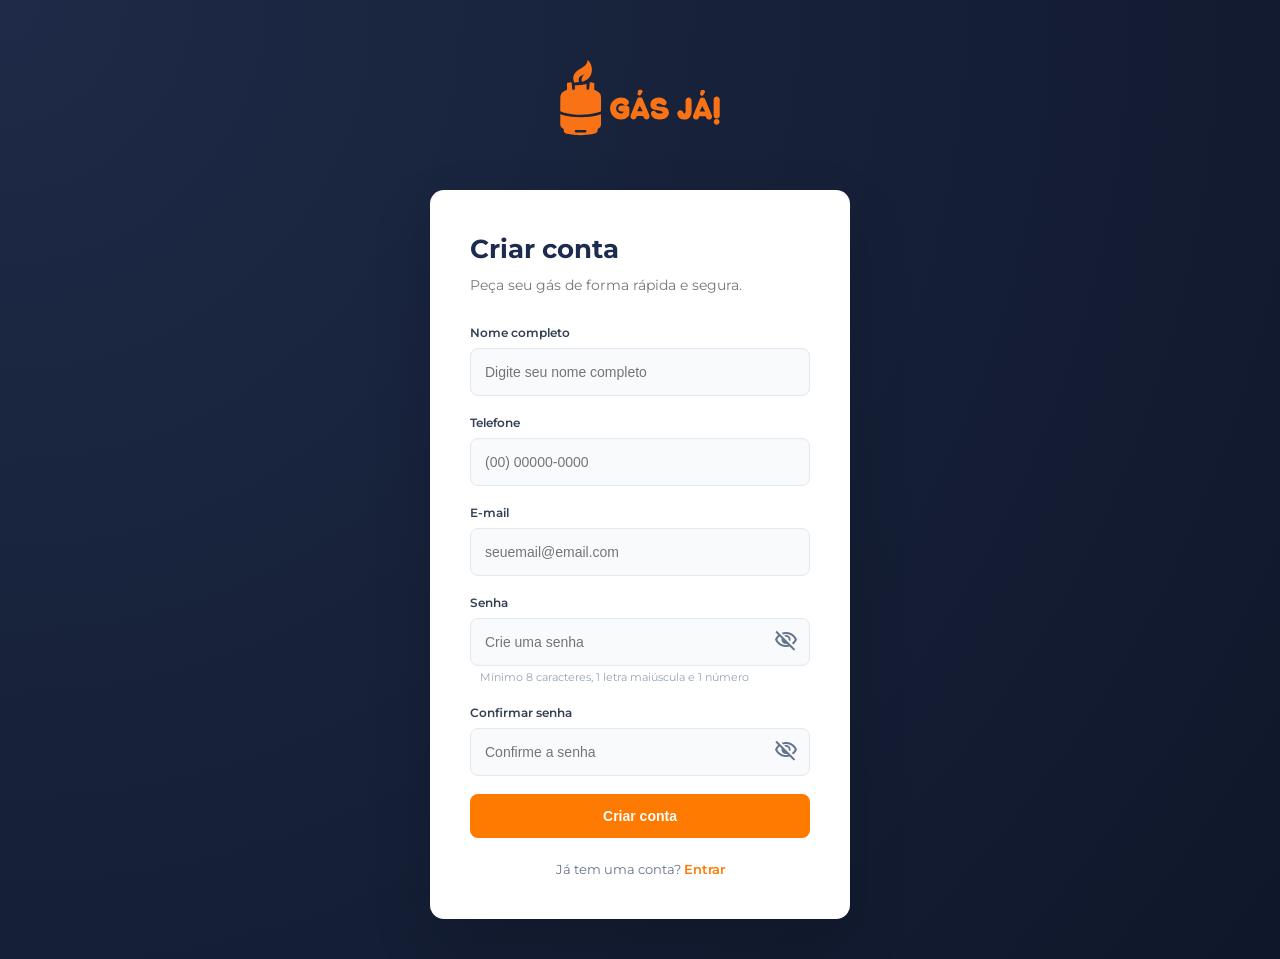
==== cadastro-cliente.html @ 80b043b3 "cadastro-cliente.html" ====
<!DOCTYPE html>
<html lang="pt-BR">
<head>
  <meta charset="UTF-8">
  <meta name="viewport" content="width=device-width, initial-scale=1.0">
  <title>Criar conta | GÁS JÁ!</title>
  <link rel="stylesheet" href="css/Style.css">
  <link rel="stylesheet" href="https://fonts.googleapis.com/css2?family=Material+Symbols+Outlined:opsz,wght,FILL,GRAD@20..48,100..700,0..1,-50..200&" />
  <link rel="stylesheet" href="https://fonts.googleapis.com/css2?family=Material+Symbols+Outlined:opsz,wght,FILL,GRAD@24,400,0,0&" />
  <link rel="stylesheet" href="https://fonts.googleapis.com/css2?family=Material+Symbols+Outlined:opsz,wght,FILL,GRAD@24,400,0,0&icon_names=check_small" />

</head>

<body>

  <main class="auth-container">
      <div class="auth-logo">
        <img src="imagens/logo total laranja.svg" alt="Logo da empresa Gás Já">
      </div>

    <section class="auth-card">

      <h1>Criar conta</h1>
      <p class="auth-subtitle">Peça seu gás de forma rápida e segura.</p>

      <form id="form" action="../cadastro-endereço.html" method="post">
        <div class="form-group">
          <label for="user-name">Nome completo</label>
          <input type="text" id="user-name" name="name" class="input-field" placeholder="Digite seu nome completo" >
          <span class="material-symbols-outlined check">
            check_small
          </span>
          
          <small class="error">error mensage</small>
        </div>

        <div class="form-group">
          <label for="user-phone">Telefone</label>
          <input type="tel" id="user-phone" name="phone" class="input-field" placeholder="(00) 00000-0000" >
          <span class="material-symbols-outlined check">
            check_small
          </span>
        
          <small class="error">error mensage</small>
        </div>

        <div class="form-group" >
          <label for="user-email">E-mail</label>
          <input type="email" id="user-email" name="email" class="input-field" placeholder="seuemail@email.com">
          <span class="material-symbols-outlined check">
            check_small
          </span>
          
          <small class="error">error mensage</small>
        </div>

        <div class="form-group">
          <label for="user-password">Senha</label>
          <div class="password-wrapper">
            <input type="password" id="user-password" name="password" class="input-field" placeholder="Crie uma senha">
            <button type="button" class="toggle-password" aria-label="Mostrar ou ocultar senha"><span class="material-symbols-outlined">
              visibility_off </span>
            </button>
          </div>
          <span class="material-symbols-outlined check">
          check_small
        </span>
            <small>Error mensage</small>
            <small id="password-hint">Mínimo 8 caracteres, 1 letra maiúscula e 1 número</small>

        </div>

        <div class="form-group">
          <label for="confirm-password">Confirmar senha</label>
          <div class="password-wrapper">
          <input type="password" id="confirm-password" name="confirmPassword" class="input-field" placeholder="Confirme a senha" >
          <button type="button" class="toggle-password" aria-label="Mostrar ou ocultar senha"><span class="material-symbols-outlined">
            visibility_off </span>
          </button>
        </div>
        <span class="material-symbols-outlined check">
          check_small
        </span>
          <small class="error">error mensage</small>
        </div>



        <button type="submit"  class="btn btn-primary">Criar conta</button>
      </form>

      <p class="auth-footer">
        Já tem uma conta? <a href="/login">Entrar</a>
      </p>
    </section>
  </main>
<script src="js/cadastro.js"></script>
</body>
</html>
---- css/Style.css ----
@import url('https://fonts.googleapis.com/css2?family=M+PLUS+Rounded+1c:wght@500;700;800&family=Montserrat:ital,wght@0,100..900;1,100..900&display=swap');

/* RESET */
* {
  margin: 0;
  padding: 0;
  box-sizing: border-box;
}

/* VARIÁVEIS */
:root {
  --azul: #1D2C4E;
  --laranja: #FF7A00;
  --branco: #ffffff;
  --cinza: #f5f5f5;
  --texto: #333333;
}

/* BASE */
body {
  font-family: 'Montserrat', sans-serif;
  color: var(--texto);
  background-color: var(--branco);
  line-height: 1.5;
}

.container {
  width: 90%;
  max-width: 1100px;
  margin: 0 auto;
}

/* HEADER */
.header {
  background-color: var(--azul);
  height: 72px;
  display: flex;
  align-items: center;
  justify-content: space-between;
  padding: 0 20px;
  box-shadow: 0 1px 0 rgba(255,255,255,0.05);
}

.header-left, .header-center, .header-right {
  flex: 1;
  display: flex;
  align-items: center;
}

.header-center { justify-content: center; }
.header-right { justify-content: flex-end; }
.header-left {
  flex-direction: column;
  align-items: flex-start;
  line-height: 1.2;
}

.location-label {
  color: #fff;
  font-size: 11px;
  opacity: 0.8;
}
.location-value {
  font-weight: 600;
  font-size: 13px;
  color: #fff;
}

.logo-img {
  max-height: 100px;
  width: auto;
}


/* BOTÕES */
.btn {
  display: inline-block;
  padding: 12px 22px;
  border-radius: 6px;
  font-weight: 700;
  text-decoration: none;
  cursor: pointer;
  transition: all 0.3s ease;
}

.btn-primary {
  background-color: var(--laranja);
  color: var(--branco);
}
.btn-primary:hover { opacity: 0.9; }

.btn-secondary {
  border: 2px solid var(--branco);
  color: var(--branco);
}
.btn-secondary:hover {
  background-color: var(--branco);
  color: var(--azul);
}

/* HERO */
.hero {
  background-image: url(../imagens/botijoes.png);
  background-size: cover;
  background-position: center;
  background-repeat: no-repeat;
  min-height: calc(100vh - 72px);
  position: relative;
}
.hero-overlay {
  position: absolute;
  inset: 0;
  background: rgba(0,0,0,0.55);
  display: flex;
  align-items: center;
}
.hero-content {
  color: var(--branco);
  padding: 20px;
  max-width: 600px;
  margin-left: 10%;
}
.hero-content h1 {
  font-size: 50px;
  margin-bottom: 10px;
}
.hero-content h2 {
  font-size: 32px;
  margin-bottom: 10px;
}
.hero-content p {
  font-size: 18px;
  margin-bottom: 30px;
}
.hero-buttons {
  display: flex;
  gap: 15px;
}

/* BENEFÍCIOS */
.benefits {
  padding: 60px 0;
}
.benefits-grid {
  display: grid;
  grid-template-columns: repeat(3, 1fr);
  gap: 30px;
  text-align: center;
}
.icon {
  font-size: 58px;
  color: var(--laranja);
  margin-bottom: 12px;
  transition: transform 0.3s, color 0.3s, filter 0.3s;
}

.benefit:hover .icon {
  transform: scale(1.15) translateY(-3px);
  color: var(--azul);
  filter: drop-shadow(0 4px 6px rgba(0,0,0,0.25));
}

/* FOOTER */
.footer {
  background-color: var(--cinza);
  padding: 20px 0;
  text-align: center;
  font-size: 14px;
}
.footer nav a {
  color: var(--azul);
  margin: 0 5px;
  text-decoration: none;
}
.footer nav a:hover { text-decoration: underline; }

@media (max-width: 768px) {

  .hero {
    background-image: url(../imagens/botijoes-para-celular.jpg);
  }
 
  .benefits-grid {
    grid-template-columns: 1fr;
  }
  .logo-img {
   max-height: 75px;
  }
  .header-right .btn {
   padding: 8px 14px;
   font-size: 14px;
  }

  .hero-content h1 {
    font-size: 32px;
  }

  .hero-content p {
    font-size: 16px;
  }

  .hero-buttons {
    flex-direction: column;
    align-items: flex-start;
  }

  


} 

/* ===============================
   AUTH (CADASTRO / LOGIN)
================================= */

.auth-container {
  min-height: 100vh;
  display: flex;
  flex-direction: column;
  align-items: center;
  justify-content: center;
  background: radial-gradient(circle at top left, #1e2a47, #0f172a);
  padding: 40px 20px;
}

/* LOGO */
.auth-logo {
  display: flex;
  justify-content: center;
  margin-bottom: 30px;
}

.auth-logo img {
  height: 120px; /* antes era 180px (exagerado) */
}

/* CARD */
.auth-card {
  background-color: var(--branco);
  max-width: 420px; /* antes 680px (muito largo) */
  width: 100%;
  padding: 40px;
  border-radius: 14px;
  box-shadow: 0 25px 60px rgba(0,0,0,0.15);
  animation: fadeUp 0.4s ease;
}

.auth-card h1 {
  font-size: 26px;
  font-weight: 700;
  color: var(--azul);
  margin-bottom: 6px;
}

.auth-subtitle {
  font-size: 14px;
  color: #777;
  margin-bottom: 28px;
}

/* ===============================
   FORM
================================= */

.form-group {
  display: flex;
  flex-direction: column;
  margin-bottom: 18px;
  position: relative;
}

.form-group label {
  font-size: 12px;
  font-weight: 600;
  margin-bottom: 6px;
  color: #334155;
}

.input-field {
  width: 100%;
  height: 48px;
  padding: 0 40px 0 14px;
  border-radius: 8px;
  border: 1px solid #e2e8f0;
  font-size: 14px;
  background-color: #f8fafc;
  transition: all 0.25s ease;
}

.input-field:focus {
  border-color: var(--laranja);
  background-color: #fff;
  box-shadow: 0 0 0 3px rgba(255,122,0,0.15);
  outline: none;
}


.form-group small {
  display: none;
}


 .form-group.error input {
  border: 2px solid #ff0000 ;
}

.form-group.error .loading {
  display: none;
}

 .form-group.success input {
  border: 2px solid #4af108 ;
}

.form-group.success select {
  border: 2px solid #4af108;
}

.form-group.error .error {
   color: #ff0000;
   margin: 3px 0 0 10px;
   font-size: 12px;
   display: block;
}

.form-group.error select {
  border: 2px solid #ff0000;
}

.loading {
  display: none;
  color: #999;
  font-size: 12px;
}

.form-group.loading .loading{
  display: block;
}

.form-group.error #password-hint{
  display: none;
}

/* ===============================
   SENHA
================================= */

.password-wrapper {
  position: relative;
  width: 100%;
}

.password-wrapper input {
  width: 100%;
  padding-right: 40px;
}

.toggle-password {
  position: absolute;
  right: 12px;
  top: 50%;
  transform: translateY(-50%);
  background: none;
  border: none;
  font-size: 16px;
  cursor: pointer;
  color: #64748b;
  transition: 0.2s ease;
}

.toggle-password:hover {
  color: var(--azul);
}

.toggle-password span {
  transition: transform 0.2s ease, opacity 0.15s ease;
}

.toggle-password.active span {
  opacity: 0.6;
}



.toggle-password:hover span { 
 transform: scale(1.1);
}

#password-hint {
  font-size: 11px;
  margin: 3px 0 0 10px;
  color: #94a3b8;
  display: block;
}

 .material-symbols-outlined.check {
  position: absolute;
  right: -25px;
  top: 38px;
  color: #4af108;
  font-size: 24px;
  opacity: 0;
  }

.form-group.success .material-symbols-outlined.check {
  opacity: 1;
}




/* ===============================
   BOTÃO
================================= */

.auth-card .btn-primary {
  width: 100%;
  padding: 14px;
  border-radius: 8px;
  background: var(--laranja);
  font-weight: 600;
  font-size: 14px;
  transition: 0.3s ease;
  border: none;
}

.auth-card .btn-primary:hover {
  transform: translateY(-2px);
  box-shadow: 0 10px 20px rgba(255,122,0,0.25);
}

/* ===============================
   FOOTER
================================= */

.auth-footer {
  margin-top: 22px;
  font-size: 13px;
  text-align: center;
  color: #64748b;
}

.auth-footer a {
  color: var(--laranja);
  font-weight: 600;
  text-decoration: none;
}

.auth-footer a:hover {
  text-decoration: underline;
}

/* ===============================
   ANIMAÇÃO SUAVE
================================= */

@keyframes fadeUp {
  from {
    opacity: 0;
    transform: translateY(15px);
  }
  to {
    opacity: 1;
    transform: translateY(0);
  }
}

/*================================
    CADASTRO ENDEREÇO
  ============================= */

  .left .overlay-text h1 {
    color: var(--laranja);
    font-size: 35px; 
  }

  .address-page {
  display: flex;
  min-height: 100vh;
}

.address-page .left {
  flex: 1;
  background: linear-gradient(rgba(29, 44, 78, 0.85), rgba(21, 32, 57, 0.85));
  display: flex;
  align-items: center;
  justify-content: center;
  padding:40px;
  color: var(--branco);
  
}

.address-card header {
  margin-bottom: 30px;
}

.address-page .right {
  flex: 2;
  display: flex;
  align-items: center;
  justify-content: center;
  background-color: #f8fafc;
  padding: 40px;
}

.address-card {
  background-color: var(--branco);
  width: 100%;
  max-width: 700px;
  padding: 50px;
  border-radius: 16px;
  box-shadow: 0 30px 70px rgba(0,0,0,0.12);
  animation: fadeUp 0.4s ease;
}

select {
  appearance: none;
  -webkit-appearance: none;
  -moz-appearance: none;

  background-image: url('seta.svg');
  background-repeat: no-repeat;
  background-position: right 10px center;
}

select.input-field {
  cursor: pointer;
}

.form-row {
  display: grid;
  grid-template-columns: 1fr 1fr;
  gap: 18px;

}

.cep-row {
  display: grid;
  grid-template-columns: 150px 1fr;
  gap: 20px;
}

.numero-row {
  display: grid;
  grid-template-columns: 120px 1fr;
  gap: 20px;
}

.cidade-bairro-row {
  display: grid;
  grid-template-columns: 1fr 1.3fr;
  gap: 18px;
}

.btn-save {
  width: 100%;
  height: 52px;
  font-size: 15px;
  font-weight: 600;
  border-radius: 10px;
  border: none;
  transition: all 0.25s ease;
}

.btn-save:hover {
  transform: translateY(-2px);
  box-shadow: 0 12px 25px rgba(255,122,0,0.3);
}

.btn-save:active {
  transform: translateY(0);
  box-shadow: 0 6px 15px rgba(255,122,0,0.2);
}

.btn-save:disabled {
  background-color: #cbd5e1;
  cursor: not-allowed;
  box-shadow: none;
}

@media (max-width: 900px) {

  .address-page{
    flex-direction: column;
  }

  .address-page .left {
    min-height: 180px;
  }

  .address-page .right {
    flex: none;
    width: 100%;  
    padding: 20px;
  }

  .address-card {
    padding: 30px 20px;
    border-radius: 12px;  
  }

  .form-row,
  .cep-row,
  .cidade-bairro-row{
    grid-template-columns: 1fr;
  }

  .btn-save {
    height: 50px;
  }

  .cep-row{
    display: grid;
    gap: 12px;
    grid-template-columns: 140px 1fr;
  }

  .numero-row {
    display: grid;
    gap: 12px;
    grid-template-columns: 140px 1fr;
  }

  .cidade-bairro-row {
    display: grid;
    gap: 12px;
    grid-template-columns: 140px 1fr;
  }
}
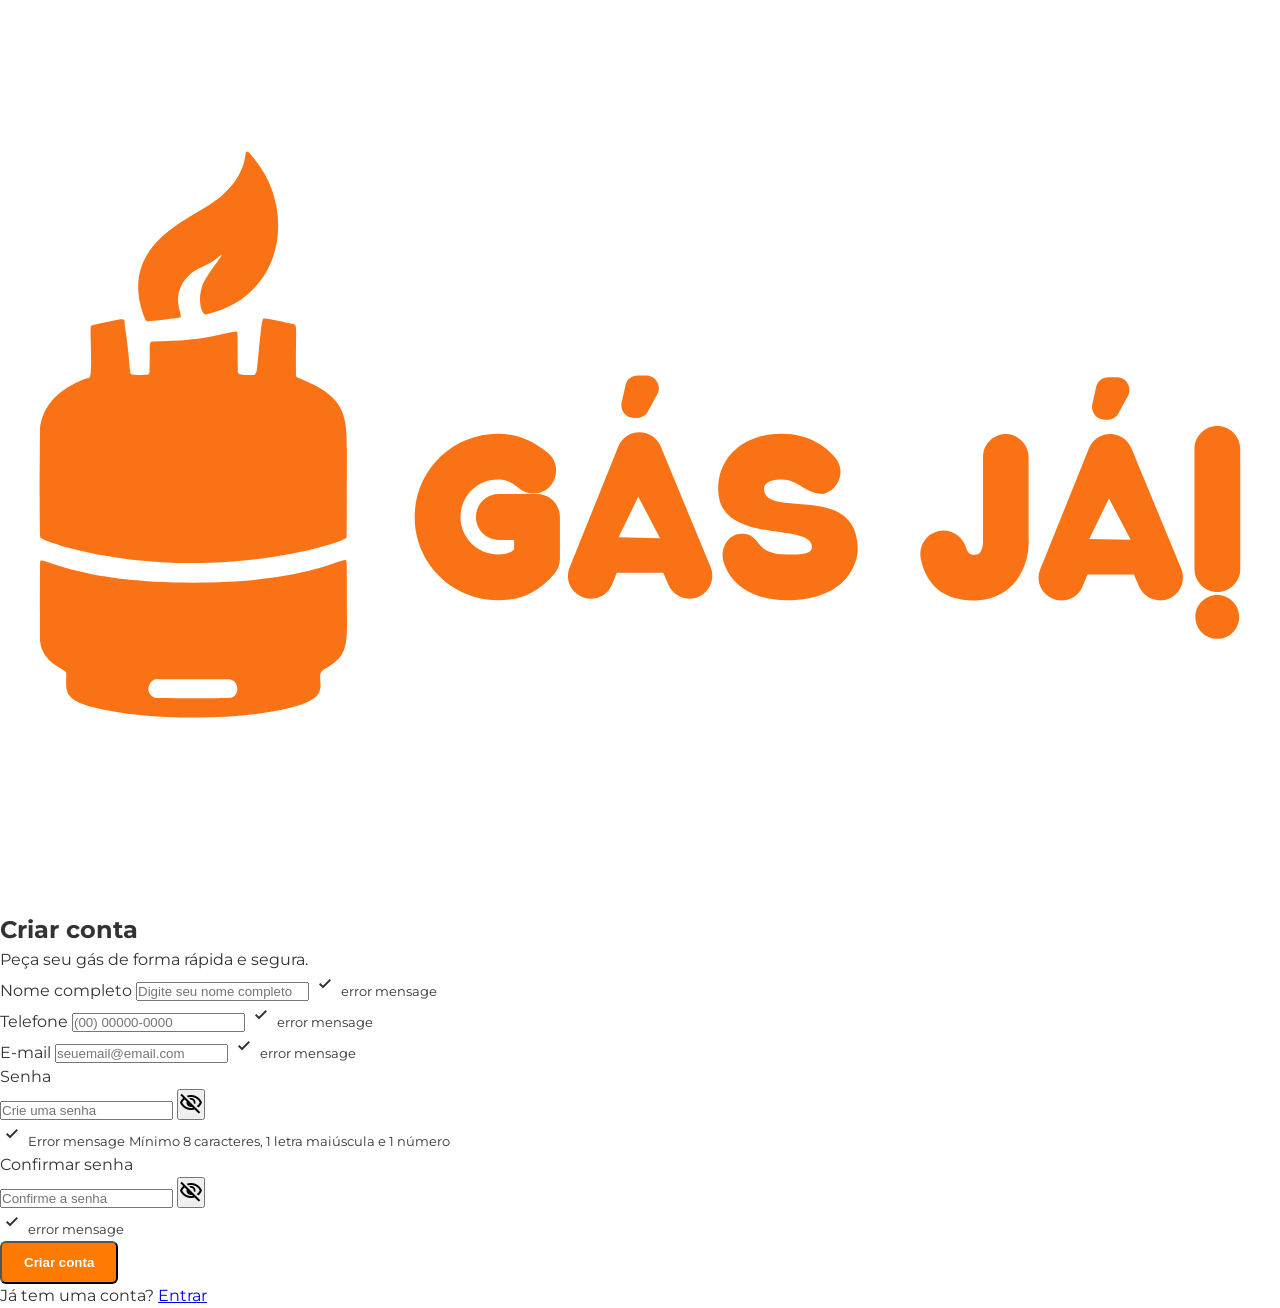
==== commit 40c52bc5: "atualização" ====
--- a/cadastro-cliente.html
+++ b/cadastro-cliente.html
@@ -4,7 +4,7 @@
   <meta charset="UTF-8">
   <meta name="viewport" content="width=device-width, initial-scale=1.0">
   <title>Criar conta | GÁS JÁ!</title>
-  <link rel="stylesheet" href="css/Style.css">
+  <link rel="stylesheet" href="css/style.css">
   <link rel="stylesheet" href="https://fonts.googleapis.com/css2?family=Material+Symbols+Outlined:opsz,wght,FILL,GRAD@20..48,100..700,0..1,-50..200&" />
   <link rel="stylesheet" href="https://fonts.googleapis.com/css2?family=Material+Symbols+Outlined:opsz,wght,FILL,GRAD@24,400,0,0&" />
   <link rel="stylesheet" href="https://fonts.googleapis.com/css2?family=Material+Symbols+Outlined:opsz,wght,FILL,GRAD@24,400,0,0&icon_names=check_small" />
@@ -23,7 +23,7 @@
       <h1>Criar conta</h1>
       <p class="auth-subtitle">Peça seu gás de forma rápida e segura.</p>
 
-      <form id="form" action="../cadastro-endereço.html" method="post">
+      <form id="form">
         <div class="form-group">
           <label for="user-name">Nome completo</label>
           <input type="text" id="user-name" name="name" class="input-field" placeholder="Digite seu nome completo" >
@@ -86,7 +86,7 @@
 
 
 
-        <button type="submit"  class="btn btn-primary">Criar conta</button>
+        <button type="submit" class="btn btn-primary">Criar conta</button>
       </form>
 
       <p class="auth-footer">
@@ -96,4 +96,4 @@
   </main>
 <script src="js/cadastro.js"></script>
 </body>
-</html>
+</html>
--- a/css/style.css
+++ b/css/style.css
@@ -0,0 +1,202 @@
+@import url('https://fonts.googleapis.com/css2?family=M+PLUS+Rounded+1c:wght@500;700;800&family=Montserrat:ital,wght@0,100..900;1,100..900&display=swap');
+
+/* RESET */
+* {
+  margin: 0;
+  padding: 0;
+  box-sizing: border-box;
+}
+
+/* VARIÁVEIS */
+:root {
+  --azul: #1D2C4E;
+  --laranja: #FF7A00;
+  --branco: #ffffff;
+  --cinza: #f5f5f5;
+  --texto: #333333;
+}
+
+/* BASE */
+body {
+  font-family: 'Montserrat', sans-serif;
+  color: var(--texto);
+  background-color: var(--branco);
+  line-height: 1.5;
+}
+
+.container {
+  width: 90%;
+  max-width: 1100px;
+  margin: 0 auto;
+}
+
+/* HEADER */
+.header {
+  background-color: var(--azul);
+  height: 72px;
+  display: flex;
+  align-items: center;
+  justify-content: space-between;
+  padding: 0 20px;
+  box-shadow: 0 1px 0 rgba(255,255,255,0.05);
+}
+
+.header-left, .header-center, .header-right {
+  flex: 1;
+  display: flex;
+  align-items: center;
+}
+
+.header-center { justify-content: center; }
+.header-right { justify-content: flex-end; }
+.header-left {
+  flex-direction: column;
+  align-items: flex-start;
+  line-height: 1.2;
+}
+
+.location-label {
+  color: #fff;
+  font-size: 11px;
+  opacity: 0.8;
+}
+.location-value {
+  font-weight: 600;
+  font-size: 13px;
+  color: #fff;
+}
+
+.logo-img {
+  max-height: 100px;
+  width: auto;
+}
+
+
+/* BOTÕES */
+.btn {
+  display: inline-block;
+  padding: 12px 22px;
+  border-radius: 6px;
+  font-weight: 700;
+  text-decoration: none;
+  cursor: pointer;
+  transition: all 0.3s ease;
+}
+
+.btn-primary {
+  background-color: var(--laranja);
+  color: var(--branco);
+}
+.btn-primary:hover { opacity: 0.9; }
+
+.btn-secondary {
+  border: 2px solid var(--branco);
+  color: var(--branco);
+}
+.btn-secondary:hover {
+  background-color: var(--branco);
+  color: var(--azul);
+}
+
+/* HERO */
+.hero {
+  background-image: url(../images/botijoes.png);
+  background-size: cover;
+  background-position: center;
+  background-repeat: no-repeat;
+  min-height: calc(100vh - 72px);
+  position: relative;
+}
+.hero-overlay {
+  position: absolute;
+  inset: 0;
+  background: rgba(0,0,0,0.55);
+  display: flex;
+  align-items: center;
+}
+.hero-content {
+  color: var(--branco);
+  padding: 20px;
+  max-width: 600px;
+  margin-left: 10%;
+}
+.hero-content h1 {
+  font-size: 50px;
+  margin-bottom: 10px;
+}
+.hero-content h2 {
+  font-size: 32px;
+  margin-bottom: 10px;
+}
+.hero-content p {
+  font-size: 18px;
+  margin-bottom: 30px;
+}
+.hero-buttons {
+  display: flex;
+  gap: 15px;
+}
+
+/* BENEFÍCIOS */
+.benefits {
+  padding: 60px 0;
+}
+.benefits-grid {
+  display: grid;
+  grid-template-columns: repeat(3, 1fr);
+  gap: 30px;
+  text-align: center;
+}
+.icon {
+  font-size: 58px;
+  color: var(--laranja);
+  margin-bottom: 12px;
+  transition: transform 0.3s, color 0.3s, filter 0.3s;
+}
+
+.benefit:hover .icon {
+  transform: scale(1.15) translateY(-3px);
+  color: var(--azul);
+  filter: drop-shadow(0 4px 6px rgba(0,0,0,0.25));
+}
+
+/* FOOTER */
+.footer {
+  background-color: var(--cinza);
+  padding: 20px 0;
+  text-align: center;
+  font-size: 14px;
+}
+.footer nav a {
+  color: var(--azul);
+  margin: 0 5px;
+  text-decoration: none;
+}
+.footer nav a:hover { text-decoration: underline; }
+
+@media (max-width: 768px) {
+  .benefits-grid {
+    grid-template-columns: 1fr;
+  }
+  .logo-img {
+   max-height: 75px;
+  }
+  .header-right .btn {
+   padding: 8px 14px;
+   font-size: 14px;
+  }
+
+  .hero-content h1 {
+    font-size: 32px;
+  }
+
+  .hero-content p {
+    font-size: 16px;
+  }
+
+   .hero-buttons {
+    flex-direction: column;
+    align-items: flex-start;
+  }
+
+} 
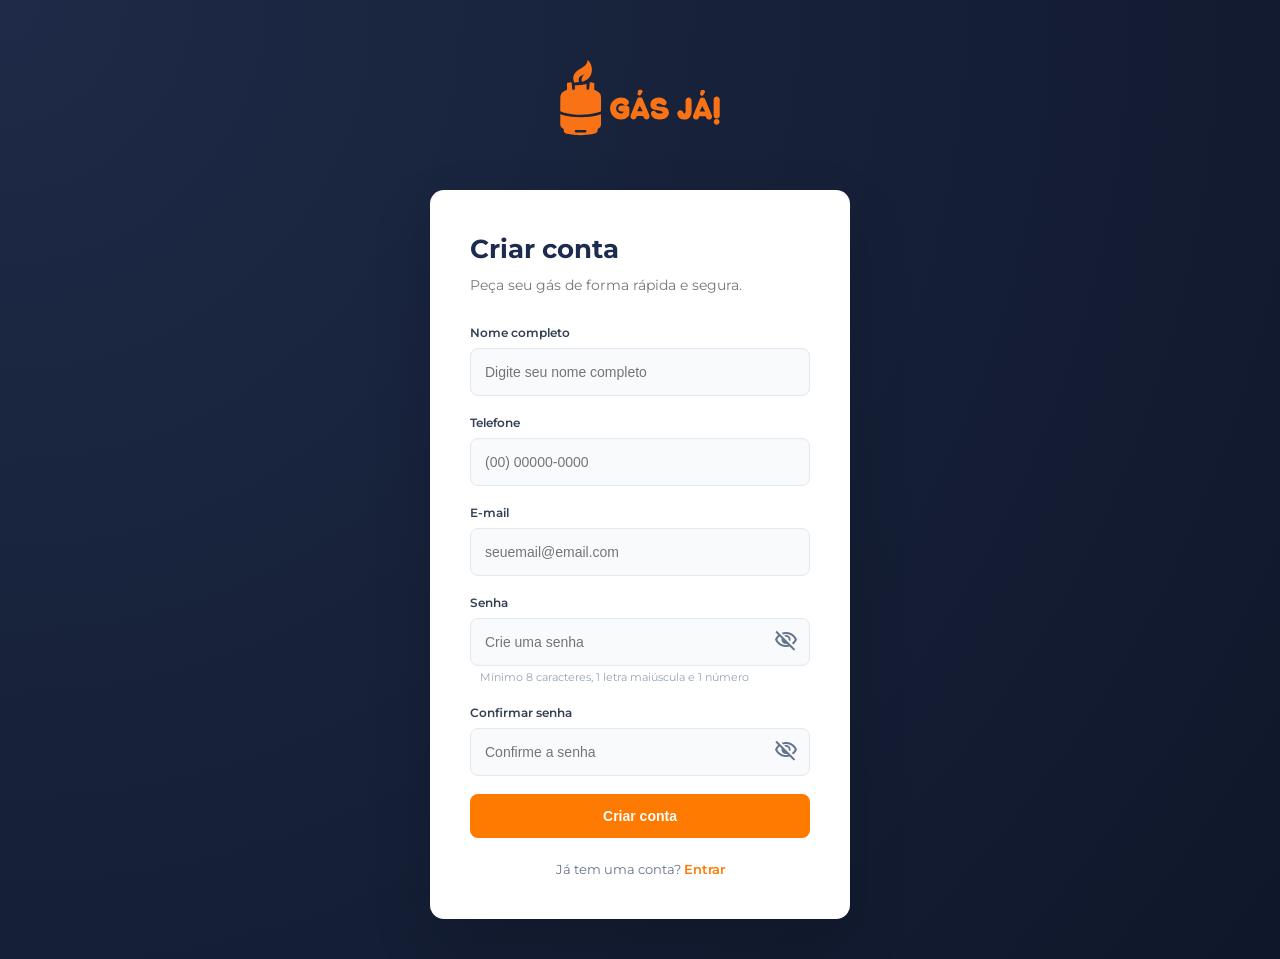
==== commit 47d09567: "resolve conflito" ====
--- a/cadastro-cliente.html
+++ b/cadastro-cliente.html
@@ -4,7 +4,7 @@
   <meta charset="UTF-8">
   <meta name="viewport" content="width=device-width, initial-scale=1.0">
   <title>Criar conta | GÁS JÁ!</title>
-  <link rel="stylesheet" href="css/style.css">
+  <link rel="stylesheet" href="css/Style.css">
   <link rel="stylesheet" href="https://fonts.googleapis.com/css2?family=Material+Symbols+Outlined:opsz,wght,FILL,GRAD@20..48,100..700,0..1,-50..200&" />
   <link rel="stylesheet" href="https://fonts.googleapis.com/css2?family=Material+Symbols+Outlined:opsz,wght,FILL,GRAD@24,400,0,0&" />
   <link rel="stylesheet" href="https://fonts.googleapis.com/css2?family=Material+Symbols+Outlined:opsz,wght,FILL,GRAD@24,400,0,0&icon_names=check_small" />
@@ -22,6 +22,7 @@
 
       <h1>Criar conta</h1>
       <p class="auth-subtitle">Peça seu gás de forma rápida e segura.</p>
+
 
       <form id="form">
         <div class="form-group">
@@ -86,7 +87,7 @@
 
 
 
-        <button type="submit" class="btn btn-primary">Criar conta</button>
+        <button type="submit"  class="btn btn-primary">Criar conta</button>
       </form>
 
       <p class="auth-footer">
@@ -96,4 +97,4 @@
   </main>
 <script src="js/cadastro.js"></script>
 </body>
-</html>+</html>
--- a/css/Style.css
+++ b/css/Style.css
@@ -0,0 +1,629 @@
+@import url('https://fonts.googleapis.com/css2?family=M+PLUS+Rounded+1c:wght@500;700;800&family=Montserrat:ital,wght@0,100..900;1,100..900&display=swap');
+
+/* RESET */
+* {
+  margin: 0;
+  padding: 0;
+  box-sizing: border-box;
+}
+
+/* VARIÁVEIS */
+:root {
+  --azul: #1D2C4E;
+  --laranja: #FF7A00;
+  --branco: #ffffff;
+  --cinza: #f5f5f5;
+  --texto: #333333;
+}
+
+/* BASE */
+body {
+  font-family: 'Montserrat', sans-serif;
+  color: var(--texto);
+  background-color: var(--branco);
+  line-height: 1.5;
+}
+
+.container {
+  width: 90%;
+  max-width: 1100px;
+  margin: 0 auto;
+}
+
+/* HEADER */
+.header {
+  background-color: var(--azul);
+  height: 72px;
+  display: flex;
+  align-items: center;
+  justify-content: space-between;
+  padding: 0 20px;
+  box-shadow: 0 1px 0 rgba(255,255,255,0.05);
+}
+
+.header-left, .header-center, .header-right {
+  flex: 1;
+  display: flex;
+  align-items: center;
+}
+
+.header-center { justify-content: center; }
+.header-right { justify-content: flex-end; }
+.header-left {
+  flex-direction: column;
+  align-items: flex-start;
+  line-height: 1.2;
+}
+
+.location-label {
+  color: #fff;
+  font-size: 11px;
+  opacity: 0.8;
+}
+.location-value {
+  font-weight: 600;
+  font-size: 13px;
+  color: #fff;
+}
+
+.logo-img {
+  max-height: 100px;
+  width: auto;
+}
+
+
+/* BOTÕES */
+.btn {
+  display: inline-block;
+  padding: 12px 22px;
+  border-radius: 6px;
+  font-weight: 700;
+  text-decoration: none;
+  cursor: pointer;
+  transition: all 0.3s ease;
+}
+
+.btn-primary {
+  background-color: var(--laranja);
+  color: var(--branco);
+}
+.btn-primary:hover { opacity: 0.9; }
+
+.btn-secondary {
+  border: 2px solid var(--branco);
+  color: var(--branco);
+}
+.btn-secondary:hover {
+  background-color: var(--branco);
+  color: var(--azul);
+}
+
+/* HERO */
+.hero {
+  background-image: url(../imagens/botijoes.png);
+  background-size: cover;
+  background-position: center;
+  background-repeat: no-repeat;
+  min-height: calc(100vh - 72px);
+  position: relative;
+}
+.hero-overlay {
+  position: absolute;
+  inset: 0;
+  background: rgba(0,0,0,0.55);
+  display: flex;
+  align-items: center;
+}
+.hero-content {
+  color: var(--branco);
+  padding: 20px;
+  max-width: 600px;
+  margin-left: 10%;
+}
+.hero-content h1 {
+  font-size: 50px;
+  margin-bottom: 10px;
+}
+.hero-content h2 {
+  font-size: 32px;
+  margin-bottom: 10px;
+}
+.hero-content p {
+  font-size: 18px;
+  margin-bottom: 30px;
+}
+.hero-buttons {
+  display: flex;
+  gap: 15px;
+}
+
+/* BENEFÍCIOS */
+.benefits {
+  padding: 60px 0;
+}
+.benefits-grid {
+  display: grid;
+  grid-template-columns: repeat(3, 1fr);
+  gap: 30px;
+  text-align: center;
+}
+.icon {
+  font-size: 58px;
+  color: var(--laranja);
+  margin-bottom: 12px;
+  transition: transform 0.3s, color 0.3s, filter 0.3s;
+}
+
+.benefit:hover .icon {
+  transform: scale(1.15) translateY(-3px);
+  color: var(--azul);
+  filter: drop-shadow(0 4px 6px rgba(0,0,0,0.25));
+}
+
+/* FOOTER */
+.footer {
+  background-color: var(--cinza);
+  padding: 20px 0;
+  text-align: center;
+  font-size: 14px;
+}
+.footer nav a {
+  color: var(--azul);
+  margin: 0 5px;
+  text-decoration: none;
+}
+.footer nav a:hover { text-decoration: underline; }
+
+@media (max-width: 768px) {
+
+  .hero {
+    background-image: url(../imagens/botijoes-para-celular.jpg);
+  }
+ 
+  .benefits-grid {
+    grid-template-columns: 1fr;
+  }
+  .logo-img {
+   max-height: 75px;
+  }
+  .header-right .btn {
+   padding: 8px 14px;
+   font-size: 14px;
+  }
+
+  .hero-content h1 {
+    font-size: 32px;
+  }
+
+  .hero-content p {
+    font-size: 16px;
+  }
+
+  .hero-buttons {
+    flex-direction: column;
+    align-items: flex-start;
+  }
+
+  
+
+
+} 
+
+/* ===============================
+   AUTH (CADASTRO / LOGIN)
+================================= */
+
+.auth-container {
+  min-height: 100vh;
+  display: flex;
+  flex-direction: column;
+  align-items: center;
+  justify-content: center;
+  background: radial-gradient(circle at top left, #1e2a47, #0f172a);
+  padding: 40px 20px;
+}
+
+/* LOGO */
+.auth-logo {
+  display: flex;
+  justify-content: center;
+  margin-bottom: 30px;
+}
+
+.auth-logo img {
+  height: 120px; /* antes era 180px (exagerado) */
+}
+
+/* CARD */
+.auth-card {
+  background-color: var(--branco);
+  max-width: 420px; /* antes 680px (muito largo) */
+  width: 100%;
+  padding: 40px;
+  border-radius: 14px;
+  box-shadow: 0 25px 60px rgba(0,0,0,0.15);
+  animation: fadeUp 0.4s ease;
+}
+
+.auth-card h1 {
+  font-size: 26px;
+  font-weight: 700;
+  color: var(--azul);
+  margin-bottom: 6px;
+}
+
+.auth-subtitle {
+  font-size: 14px;
+  color: #777;
+  margin-bottom: 28px;
+}
+
+/* ===============================
+   FORM
+================================= */
+
+.form-group {
+  display: flex;
+  flex-direction: column;
+  margin-bottom: 18px;
+  position: relative;
+}
+
+.form-group label {
+  font-size: 12px;
+  font-weight: 600;
+  margin-bottom: 6px;
+  color: #334155;
+}
+
+.input-field {
+  width: 100%;
+  height: 48px;
+  padding: 0 40px 0 14px;
+  border-radius: 8px;
+  border: 1px solid #e2e8f0;
+  font-size: 14px;
+  background-color: #f8fafc;
+  transition: all 0.25s ease;
+}
+
+.input-field:focus {
+  border-color: var(--laranja);
+  background-color: #fff;
+  box-shadow: 0 0 0 3px rgba(255,122,0,0.15);
+  outline: none;
+}
+
+
+.form-group small {
+  display: none;
+}
+
+
+ .form-group.error input {
+  border: 2px solid #ff0000 ;
+}
+
+.form-group.error .loading {
+  display: none;
+}
+
+ .form-group.success input {
+  border: 2px solid #4af108 ;
+}
+
+.form-group.success select {
+  border: 2px solid #4af108;
+}
+
+.form-group.error .error {
+   color: #ff0000;
+   margin: 3px 0 0 10px;
+   font-size: 12px;
+   display: block;
+}
+
+.form-group.error select {
+  border: 2px solid #ff0000;
+}
+
+.loading {
+  display: none;
+  color: #999;
+  font-size: 12px;
+}
+
+.form-group.loading .loading{
+  display: block;
+}
+
+.form-group.error #password-hint{
+  display: none;
+}
+
+/* ===============================
+   SENHA
+================================= */
+
+.password-wrapper {
+  position: relative;
+  width: 100%;
+}
+
+.password-wrapper input {
+  width: 100%;
+  padding-right: 40px;
+}
+
+.toggle-password {
+  position: absolute;
+  right: 12px;
+  top: 50%;
+  transform: translateY(-50%);
+  background: none;
+  border: none;
+  font-size: 16px;
+  cursor: pointer;
+  color: #64748b;
+  transition: 0.2s ease;
+}
+
+.toggle-password:hover {
+  color: var(--azul);
+}
+
+.toggle-password span {
+  transition: transform 0.2s ease, opacity 0.15s ease;
+}
+
+.toggle-password.active span {
+  opacity: 0.6;
+}
+
+
+
+.toggle-password:hover span { 
+ transform: scale(1.1);
+}
+
+#password-hint {
+  font-size: 11px;
+  margin: 3px 0 0 10px;
+  color: #94a3b8;
+  display: block;
+}
+
+ .material-symbols-outlined.check {
+  position: absolute;
+  right: -25px;
+  top: 38px;
+  color: #4af108;
+  font-size: 24px;
+  opacity: 0;
+  }
+
+.form-group.success .material-symbols-outlined.check {
+  opacity: 1;
+}
+
+
+
+
+/* ===============================
+   BOTÃO
+================================= */
+
+.auth-card .btn-primary {
+  width: 100%;
+  padding: 14px;
+  border-radius: 8px;
+  background: var(--laranja);
+  font-weight: 600;
+  font-size: 14px;
+  transition: 0.3s ease;
+  border: none;
+}
+
+.auth-card .btn-primary:hover {
+  transform: translateY(-2px);
+  box-shadow: 0 10px 20px rgba(255,122,0,0.25);
+}
+
+/* ===============================
+   FOOTER
+================================= */
+
+.auth-footer {
+  margin-top: 22px;
+  font-size: 13px;
+  text-align: center;
+  color: #64748b;
+}
+
+.auth-footer a {
+  color: var(--laranja);
+  font-weight: 600;
+  text-decoration: none;
+}
+
+.auth-footer a:hover {
+  text-decoration: underline;
+}
+
+/* ===============================
+   ANIMAÇÃO SUAVE
+================================= */
+
+@keyframes fadeUp {
+  from {
+    opacity: 0;
+    transform: translateY(15px);
+  }
+  to {
+    opacity: 1;
+    transform: translateY(0);
+  }
+}
+
+/*================================
+    CADASTRO ENDEREÇO
+  ============================= */
+
+  .left .overlay-text h1 {
+    color: var(--laranja);
+    font-size: 35px; 
+  }
+
+  .address-page {
+  display: flex;
+  min-height: 100vh;
+}
+
+.address-page .left {
+  flex: 1;
+  background: linear-gradient(rgba(29, 44, 78, 0.85), rgba(21, 32, 57, 0.85));
+  display: flex;
+  align-items: center;
+  justify-content: center;
+  padding:40px;
+  color: var(--branco);
+  
+}
+
+.address-card header {
+  margin-bottom: 30px;
+}
+
+.address-page .right {
+  flex: 2;
+  display: flex;
+  align-items: center;
+  justify-content: center;
+  background-color: #f8fafc;
+  padding: 40px;
+}
+
+.address-card {
+  background-color: var(--branco);
+  width: 100%;
+  max-width: 700px;
+  padding: 50px;
+  border-radius: 16px;
+  box-shadow: 0 30px 70px rgba(0,0,0,0.12);
+  animation: fadeUp 0.4s ease;
+}
+
+select {
+  appearance: none;
+  -webkit-appearance: none;
+  -moz-appearance: none;
+
+  background-image: url('seta.svg');
+  background-repeat: no-repeat;
+  background-position: right 10px center;
+}
+
+select.input-field {
+  cursor: pointer;
+}
+
+.form-row {
+  display: grid;
+  grid-template-columns: 1fr 1fr;
+  gap: 18px;
+
+}
+
+.cep-row {
+  display: grid;
+  grid-template-columns: 150px 1fr;
+  gap: 20px;
+}
+
+.numero-row {
+  display: grid;
+  grid-template-columns: 120px 1fr;
+  gap: 20px;
+}
+
+.cidade-bairro-row {
+  display: grid;
+  grid-template-columns: 1fr 1.3fr;
+  gap: 18px;
+}
+
+.btn-save {
+  width: 100%;
+  height: 52px;
+  font-size: 15px;
+  font-weight: 600;
+  border-radius: 10px;
+  border: none;
+  transition: all 0.25s ease;
+}
+
+.btn-save:hover {
+  transform: translateY(-2px);
+  box-shadow: 0 12px 25px rgba(255,122,0,0.3);
+}
+
+.btn-save:active {
+  transform: translateY(0);
+  box-shadow: 0 6px 15px rgba(255,122,0,0.2);
+}
+
+.btn-save:disabled {
+  background-color: #cbd5e1;
+  cursor: not-allowed;
+  box-shadow: none;
+}
+
+@media (max-width: 900px) {
+
+  .address-page{
+    flex-direction: column;
+  }
+
+  .address-page .left {
+    min-height: 180px;
+  }
+
+  .address-page .right {
+    flex: none;
+    width: 100%;  
+    padding: 20px;
+  }
+
+  .address-card {
+    padding: 30px 20px;
+    border-radius: 12px;  
+  }
+
+  .form-row,
+  .cep-row,
+  .cidade-bairro-row{
+    grid-template-columns: 1fr;
+  }
+
+  .btn-save {
+    height: 50px;
+  }
+
+  .cep-row{
+    display: grid;
+    gap: 12px;
+    grid-template-columns: 140px 1fr;
+  }
+
+  .numero-row {
+    display: grid;
+    gap: 12px;
+    grid-template-columns: 140px 1fr;
+  }
+
+  .cidade-bairro-row {
+    display: grid;
+    gap: 12px;
+    grid-template-columns: 140px 1fr;
+  }
+}
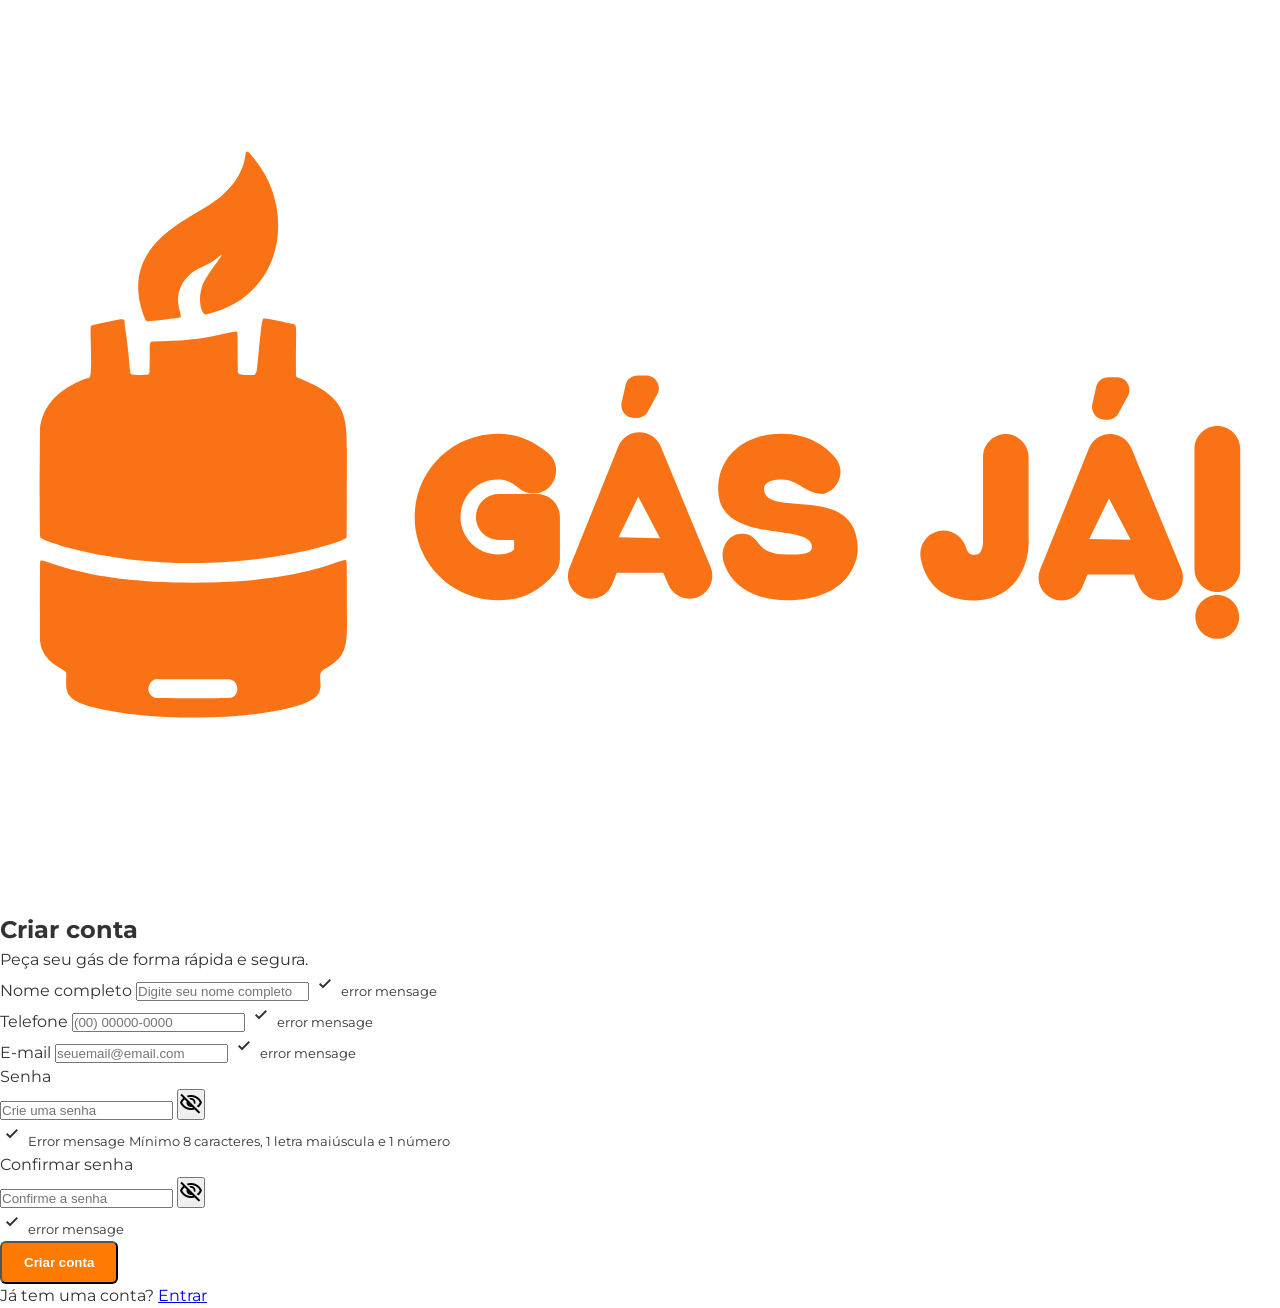
==== commit 244f4eec: "mensagem" ====
--- a/cadastro-cliente.html
+++ b/cadastro-cliente.html
@@ -4,7 +4,7 @@
   <meta charset="UTF-8">
   <meta name="viewport" content="width=device-width, initial-scale=1.0">
   <title>Criar conta | GÁS JÁ!</title>
-  <link rel="stylesheet" href="css/Style.css">
+  <link rel="stylesheet" href="css/style.css">
   <link rel="stylesheet" href="https://fonts.googleapis.com/css2?family=Material+Symbols+Outlined:opsz,wght,FILL,GRAD@20..48,100..700,0..1,-50..200&" />
   <link rel="stylesheet" href="https://fonts.googleapis.com/css2?family=Material+Symbols+Outlined:opsz,wght,FILL,GRAD@24,400,0,0&" />
   <link rel="stylesheet" href="https://fonts.googleapis.com/css2?family=Material+Symbols+Outlined:opsz,wght,FILL,GRAD@24,400,0,0&icon_names=check_small" />
--- a/css/style.css
+++ b/css/style.css
@@ -0,0 +1,202 @@
+@import url('https://fonts.googleapis.com/css2?family=M+PLUS+Rounded+1c:wght@500;700;800&family=Montserrat:ital,wght@0,100..900;1,100..900&display=swap');
+
+/* RESET */
+* {
+  margin: 0;
+  padding: 0;
+  box-sizing: border-box;
+}
+
+/* VARIÁVEIS */
+:root {
+  --azul: #1D2C4E;
+  --laranja: #FF7A00;
+  --branco: #ffffff;
+  --cinza: #f5f5f5;
+  --texto: #333333;
+}
+
+/* BASE */
+body {
+  font-family: 'Montserrat', sans-serif;
+  color: var(--texto);
+  background-color: var(--branco);
+  line-height: 1.5;
+}
+
+.container {
+  width: 90%;
+  max-width: 1100px;
+  margin: 0 auto;
+}
+
+/* HEADER */
+.header {
+  background-color: var(--azul);
+  height: 72px;
+  display: flex;
+  align-items: center;
+  justify-content: space-between;
+  padding: 0 20px;
+  box-shadow: 0 1px 0 rgba(255,255,255,0.05);
+}
+
+.header-left, .header-center, .header-right {
+  flex: 1;
+  display: flex;
+  align-items: center;
+}
+
+.header-center { justify-content: center; }
+.header-right { justify-content: flex-end; }
+.header-left {
+  flex-direction: column;
+  align-items: flex-start;
+  line-height: 1.2;
+}
+
+.location-label {
+  color: #fff;
+  font-size: 11px;
+  opacity: 0.8;
+}
+.location-value {
+  font-weight: 600;
+  font-size: 13px;
+  color: #fff;
+}
+
+.logo-img {
+  max-height: 100px;
+  width: auto;
+}
+
+
+/* BOTÕES */
+.btn {
+  display: inline-block;
+  padding: 12px 22px;
+  border-radius: 6px;
+  font-weight: 700;
+  text-decoration: none;
+  cursor: pointer;
+  transition: all 0.3s ease;
+}
+
+.btn-primary {
+  background-color: var(--laranja);
+  color: var(--branco);
+}
+.btn-primary:hover { opacity: 0.9; }
+
+.btn-secondary {
+  border: 2px solid var(--branco);
+  color: var(--branco);
+}
+.btn-secondary:hover {
+  background-color: var(--branco);
+  color: var(--azul);
+}
+
+/* HERO */
+.hero {
+  background-image: url(../images/botijoes.png);
+  background-size: cover;
+  background-position: center;
+  background-repeat: no-repeat;
+  min-height: calc(100vh - 72px);
+  position: relative;
+}
+.hero-overlay {
+  position: absolute;
+  inset: 0;
+  background: rgba(0,0,0,0.55);
+  display: flex;
+  align-items: center;
+}
+.hero-content {
+  color: var(--branco);
+  padding: 20px;
+  max-width: 600px;
+  margin-left: 10%;
+}
+.hero-content h1 {
+  font-size: 50px;
+  margin-bottom: 10px;
+}
+.hero-content h2 {
+  font-size: 32px;
+  margin-bottom: 10px;
+}
+.hero-content p {
+  font-size: 18px;
+  margin-bottom: 30px;
+}
+.hero-buttons {
+  display: flex;
+  gap: 15px;
+}
+
+/* BENEFÍCIOS */
+.benefits {
+  padding: 60px 0;
+}
+.benefits-grid {
+  display: grid;
+  grid-template-columns: repeat(3, 1fr);
+  gap: 30px;
+  text-align: center;
+}
+.icon {
+  font-size: 58px;
+  color: var(--laranja);
+  margin-bottom: 12px;
+  transition: transform 0.3s, color 0.3s, filter 0.3s;
+}
+
+.benefit:hover .icon {
+  transform: scale(1.15) translateY(-3px);
+  color: var(--azul);
+  filter: drop-shadow(0 4px 6px rgba(0,0,0,0.25));
+}
+
+/* FOOTER */
+.footer {
+  background-color: var(--cinza);
+  padding: 20px 0;
+  text-align: center;
+  font-size: 14px;
+}
+.footer nav a {
+  color: var(--azul);
+  margin: 0 5px;
+  text-decoration: none;
+}
+.footer nav a:hover { text-decoration: underline; }
+
+@media (max-width: 768px) {
+  .benefits-grid {
+    grid-template-columns: 1fr;
+  }
+  .logo-img {
+   max-height: 75px;
+  }
+  .header-right .btn {
+   padding: 8px 14px;
+   font-size: 14px;
+  }
+
+  .hero-content h1 {
+    font-size: 32px;
+  }
+
+  .hero-content p {
+    font-size: 16px;
+  }
+
+   .hero-buttons {
+    flex-direction: column;
+    align-items: flex-start;
+  }
+
+} 
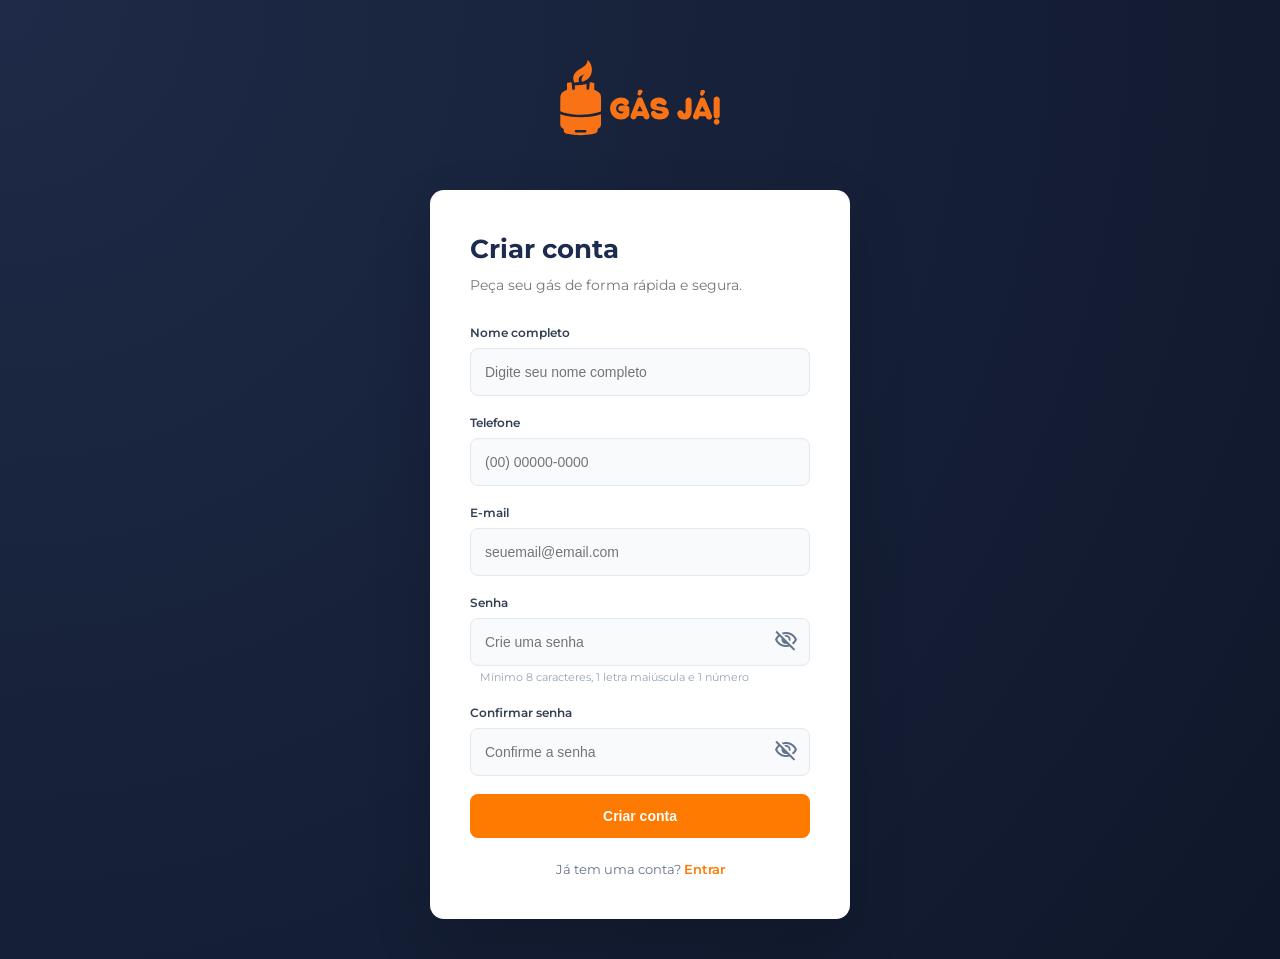
==== commit 80903035: "add icon" ====
--- a/cadastro-cliente.html
+++ b/cadastro-cliente.html
@@ -5,6 +5,7 @@
   <meta name="viewport" content="width=device-width, initial-scale=1.0">
   <title>Criar conta | GÁS JÁ!</title>
   <link rel="stylesheet" href="css/style.css">
+  <link rel="shortcut icon" href="imagens/icon.svg" type="image/x-icon">
   <link rel="stylesheet" href="https://fonts.googleapis.com/css2?family=Material+Symbols+Outlined:opsz,wght,FILL,GRAD@20..48,100..700,0..1,-50..200&" />
   <link rel="stylesheet" href="https://fonts.googleapis.com/css2?family=Material+Symbols+Outlined:opsz,wght,FILL,GRAD@24,400,0,0&" />
   <link rel="stylesheet" href="https://fonts.googleapis.com/css2?family=Material+Symbols+Outlined:opsz,wght,FILL,GRAD@24,400,0,0&icon_names=check_small" />
--- a/css/style.css
+++ b/css/style.css
@@ -100,7 +100,7 @@
 
 /* HERO */
 .hero {
-  background-image: url(../images/botijoes.png);
+  background-image: url(../imagens/botijoes.png);
   background-size: cover;
   background-position: center;
   background-repeat: no-repeat;
@@ -175,6 +175,11 @@
 .footer nav a:hover { text-decoration: underline; }
 
 @media (max-width: 768px) {
+
+  .hero {
+    background-image: url(../imagens/botijoes-para-celular.jpg);
+  }
+ 
   .benefits-grid {
     grid-template-columns: 1fr;
   }
@@ -194,9 +199,431 @@
     font-size: 16px;
   }
 
-   .hero-buttons {
+  .hero-buttons {
     flex-direction: column;
     align-items: flex-start;
   }
 
+  
+
+
 } 
+
+/* ===============================
+   AUTH (CADASTRO / LOGIN)
+================================= */
+
+.auth-container {
+  min-height: 100vh;
+  display: flex;
+  flex-direction: column;
+  align-items: center;
+  justify-content: center;
+  background: radial-gradient(circle at top left, #1e2a47, #0f172a);
+  padding: 40px 20px;
+}
+
+/* LOGO */
+.auth-logo {
+  display: flex;
+  justify-content: center;
+  margin-bottom: 30px;
+}
+
+.auth-logo img {
+  height: 120px; /* antes era 180px (exagerado) */
+}
+
+/* CARD */
+.auth-card {
+  background-color: var(--branco);
+  max-width: 420px; /* antes 680px (muito largo) */
+  width: 100%;
+  padding: 40px;
+  border-radius: 14px;
+  box-shadow: 0 25px 60px rgba(0,0,0,0.15);
+  animation: fadeUp 0.4s ease;
+}
+
+.auth-card h1 {
+  font-size: 26px;
+  font-weight: 700;
+  color: var(--azul);
+  margin-bottom: 6px;
+}
+
+.auth-subtitle {
+  font-size: 14px;
+  color: #777;
+  margin-bottom: 28px;
+}
+
+/* ===============================
+   FORM
+================================= */
+
+.form-group {
+  display: flex;
+  flex-direction: column;
+  margin-bottom: 18px;
+  position: relative;
+}
+
+.form-group label {
+  font-size: 12px;
+  font-weight: 600;
+  margin-bottom: 6px;
+  color: #334155;
+}
+
+.input-field {
+  width: 100%;
+  height: 48px;
+  padding: 0 40px 0 14px;
+  border-radius: 8px;
+  border: 1px solid #e2e8f0;
+  font-size: 14px;
+  background-color: #f8fafc;
+  transition: all 0.25s ease;
+}
+
+.input-field:focus {
+  border-color: var(--laranja);
+  background-color: #fff;
+  box-shadow: 0 0 0 3px rgba(255,122,0,0.15);
+  outline: none;
+}
+
+
+.form-group small {
+  display: none;
+}
+
+
+ .form-group.error input {
+  border: 2px solid #ff0000 ;
+}
+
+.form-group.error .loading {
+  display: none;
+}
+
+ .form-group.success input {
+  border: 2px solid #4af108 ;
+}
+
+.form-group.success select {
+  border: 2px solid #4af108;
+}
+
+.form-group.error .error {
+   color: #ff0000;
+   margin: 3px 0 0 10px;
+   font-size: 12px;
+   display: block;
+}
+
+.form-group.error select {
+  border: 2px solid #ff0000;
+}
+
+.loading {
+  display: none;
+  color: #999;
+  font-size: 12px;
+}
+
+.form-group.loading .loading{
+  display: block;
+}
+
+.form-group.error #password-hint{
+  display: none;
+}
+
+/* ===============================
+   SENHA
+================================= */
+
+.password-wrapper {
+  position: relative;
+  width: 100%;
+}
+
+.password-wrapper input {
+  width: 100%;
+  padding-right: 40px;
+}
+
+.toggle-password {
+  position: absolute;
+  right: 12px;
+  top: 50%;
+  transform: translateY(-50%);
+  background: none;
+  border: none;
+  font-size: 16px;
+  cursor: pointer;
+  color: #64748b;
+  transition: 0.2s ease;
+}
+
+.toggle-password:hover {
+  color: var(--azul);
+}
+
+.toggle-password span {
+  transition: transform 0.2s ease, opacity 0.15s ease;
+}
+
+.toggle-password.active span {
+  opacity: 0.6;
+}
+
+
+
+.toggle-password:hover span { 
+ transform: scale(1.1);
+}
+
+#password-hint {
+  font-size: 11px;
+  margin: 3px 0 0 10px;
+  color: #94a3b8;
+  display: block;
+}
+
+ .material-symbols-outlined.check {
+  position: absolute;
+  right: -25px;
+  top: 38px;
+  color: #4af108;
+  font-size: 24px;
+  opacity: 0;
+  }
+
+.form-group.success .material-symbols-outlined.check {
+  opacity: 1;
+}
+
+
+
+
+/* ===============================
+   BOTÃO
+================================= */
+
+.auth-card .btn-primary {
+  width: 100%;
+  padding: 14px;
+  border-radius: 8px;
+  background: var(--laranja);
+  font-weight: 600;
+  font-size: 14px;
+  transition: 0.3s ease;
+  border: none;
+}
+
+.auth-card .btn-primary:hover {
+  transform: translateY(-2px);
+  box-shadow: 0 10px 20px rgba(255,122,0,0.25);
+}
+
+/* ===============================
+   FOOTER
+================================= */
+
+.auth-footer {
+  margin-top: 22px;
+  font-size: 13px;
+  text-align: center;
+  color: #64748b;
+}
+
+.auth-footer a {
+  color: var(--laranja);
+  font-weight: 600;
+  text-decoration: none;
+}
+
+.auth-footer a:hover {
+  text-decoration: underline;
+}
+
+/* ===============================
+   ANIMAÇÃO SUAVE
+================================= */
+
+@keyframes fadeUp {
+  from {
+    opacity: 0;
+    transform: translateY(15px);
+  }
+  to {
+    opacity: 1;
+    transform: translateY(0);
+  }
+}
+
+/*================================
+    CADASTRO ENDEREÇO
+  ============================= */
+
+  .left .overlay-text h1 {
+    color: var(--laranja);
+    font-size: 35px; 
+  }
+
+  .address-page {
+  display: flex;
+  min-height: 100vh;
+}
+
+.address-page .left {
+  flex: 1;
+  background: linear-gradient(rgba(29, 44, 78, 0.85), rgba(21, 32, 57, 0.85));
+  display: flex;
+  align-items: center;
+  justify-content: center;
+  padding:40px;
+  color: var(--branco);
+  
+}
+
+.address-card header {
+  margin-bottom: 30px;
+}
+
+.address-page .right {
+  flex: 2;
+  display: flex;
+  align-items: center;
+  justify-content: center;
+  background-color: #f8fafc;
+  padding: 40px;
+}
+
+.address-card {
+  background-color: var(--branco);
+  width: 100%;
+  max-width: 700px;
+  padding: 50px;
+  border-radius: 16px;
+  box-shadow: 0 30px 70px rgba(0,0,0,0.12);
+  animation: fadeUp 0.4s ease;
+}
+
+select {
+  appearance: none;
+  -webkit-appearance: none;
+  -moz-appearance: none;
+
+  background-image: url('seta.svg');
+  background-repeat: no-repeat;
+  background-position: right 10px center;
+}
+
+select.input-field {
+  cursor: pointer;
+}
+
+.form-row {
+  display: grid;
+  grid-template-columns: 1fr 1fr;
+  gap: 18px;
+
+}
+
+.cep-row {
+  display: grid;
+  grid-template-columns: 150px 1fr;
+  gap: 20px;
+}
+
+.numero-row {
+  display: grid;
+  grid-template-columns: 120px 1fr;
+  gap: 20px;
+}
+
+.cidade-bairro-row {
+  display: grid;
+  grid-template-columns: 1fr 1.3fr;
+  gap: 18px;
+}
+
+.btn-save {
+  width: 100%;
+  height: 52px;
+  font-size: 15px;
+  font-weight: 600;
+  border-radius: 10px;
+  border: none;
+  transition: all 0.25s ease;
+}
+
+.btn-save:hover {
+  transform: translateY(-2px);
+  box-shadow: 0 12px 25px rgba(255,122,0,0.3);
+}
+
+.btn-save:active {
+  transform: translateY(0);
+  box-shadow: 0 6px 15px rgba(255,122,0,0.2);
+}
+
+.btn-save:disabled {
+  background-color: #cbd5e1;
+  cursor: not-allowed;
+  box-shadow: none;
+}
+
+@media (max-width: 900px) {
+
+  .address-page{
+    flex-direction: column;
+  }
+
+  .address-page .left {
+    min-height: 180px;
+  }
+
+  .address-page .right {
+    flex: none;
+    width: 100%;  
+    padding: 20px;
+  }
+
+  .address-card {
+    padding: 30px 20px;
+    border-radius: 12px;  
+  }
+
+  .form-row,
+  .cep-row,
+  .cidade-bairro-row{
+    grid-template-columns: 1fr;
+  }
+
+  .btn-save {
+    height: 50px;
+  }
+
+  .cep-row{
+    display: grid;
+    gap: 12px;
+    grid-template-columns: 140px 1fr;
+  }
+
+  .numero-row {
+    display: grid;
+    gap: 12px;
+    grid-template-columns: 140px 1fr;
+  }
+
+  .cidade-bairro-row {
+    display: grid;
+    gap: 12px;
+    grid-template-columns: 140px 1fr;
+  }
+}
